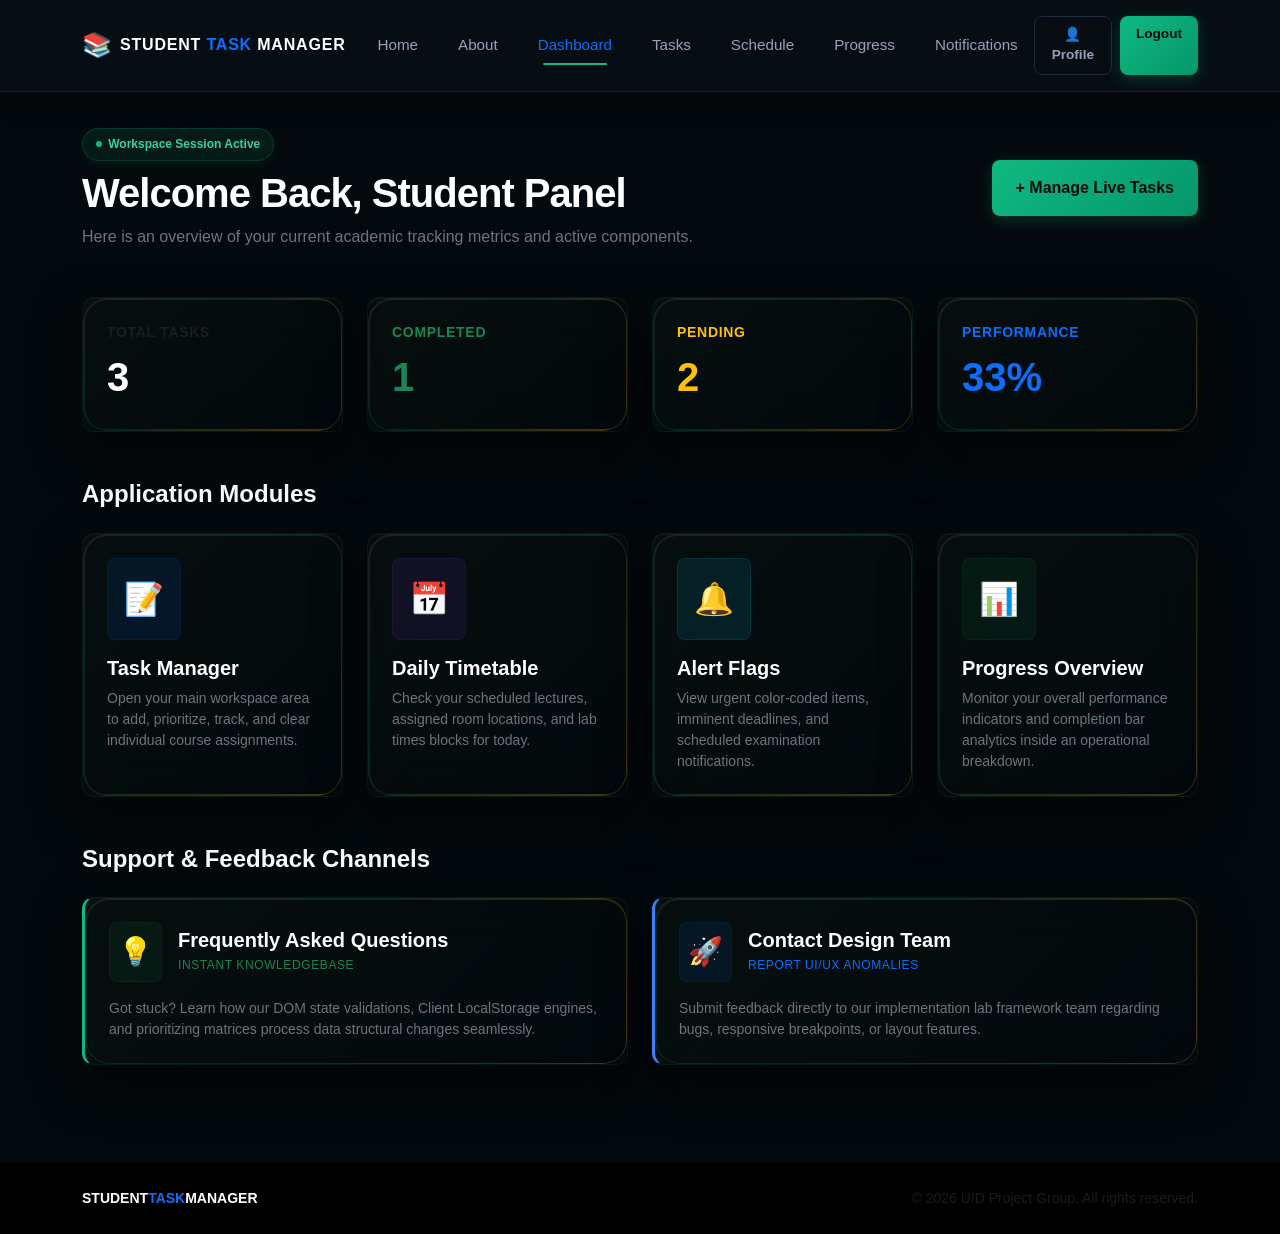
==== Dashboard.html @ 4493a61d "Add files via upload" ====
<!DOCTYPE html>
<html lang="en">
<head>
  <meta charset="UTF-8"/>
  <meta name="viewport" content="width=device-width, initial-scale=1.0"/>
  <title>Student Dashboard — Student Task Manager</title>
  
  <link href="https://cdn.jsdelivr.net/npm/bootstrap@5.3.3/dist/css/bootstrap.min.css" rel="stylesheet">
  <link rel="stylesheet" href="codestyle.css">
</head>
<body class="page-dashboard">

  <div class="bg-orb bg-orb-1"></div>
  <div class="bg-orb bg-orb-2"></div>

  <nav class="navbar navbar-expand-md navbar-dark fixed-top glass-navbar py-3">
    <div class="container-xl">
      <a class="navbar-brand d-flex align-items-center gap-2" href="index.html">
        <span class="fs-4">📚</span>
        <span class="fw-bold tracking-wider fs-6 text-white">STUDENT<span class="text-primary"> TASK </span>MANAGER</span>
      </a>
      
      <button class="navbar-toggler border-0" type="button" data-bs-toggle="collapse" data-bs-target="#mainNavbar" aria-controls="mainNavbar" aria-expanded="false" aria-label="Toggle navigation">
        <span class="navbar-toggler-icon"></span>
      </button>
      
      <div class="collapse navbar-collapse" id="mainNavbar">
        <ul class="navbar-nav mx-auto mb-2 mb-md-0 gap-2">
          <li class="nav-item"><a class="nav-link text-secondary" href="index.html">Home</a></li>
          <li class="nav-item"><a class="nav-link text-secondary" href="About.html">About</a></li>
          <li class="nav-item"><a class="nav-link text-primary active" href="Dashboard.html">Dashboard</a></li>
          <li class="nav-item"><a class="nav-link text-secondary" href="task.html">Tasks</a></li>
          <li class="nav-item"><a class="nav-link text-secondary" href="schedule.html">Schedule</a></li>
          <li class="nav-item"><a class="nav-link text-secondary" href="progress.html">Progress</a></li>
          <li class="nav-item"><a class="nav-link text-secondary" href="reminder.html">Notifications</a></li>
        </ul>
        <div class="d-flex gap-2">
          <a href="profile.html" class="btn btn-custom-outline py-2 px-3 fs-7">👤 Profile</a>
          <a href="index.html" class="btn btn-custom-primary py-2 px-3 fs-7 d-none d-sm-block">Logout</a>
        </div>
      </div>
    </div>
  </nav>

  <section class="container-xl position-relative z-1" style="padding-top: 8rem; padding-bottom: 6rem;">
    
    <div class="row mb-5">
      <div class="col-12 d-flex flex-column flex-sm-row justify-content-between align-items-sm-center gap-3">
        <div>
          <span class="badge-custom mb-2">
            <span class="pulse-dot"></span>
            Workspace Session Active
          </span>
          <h1 class="text-white fw-bold tracking-tight">Welcome Back, Student Panel</h1>
          <p class="text-secondary mb-0">Here is an overview of your current academic tracking metrics and active components.</p>
        </div>
        <div>
          <a href="task.html" class="btn btn-custom-primary py-3 px-4">+ Manage Live Tasks</a>
        </div>
      </div>
    </div>

    <div class="row g-4 mb-5">
      <div class="col-6 col-md-3">
        <div class="glass-card p-4 text-center text-md-start">
          <div class="text-muted small text-uppercase fw-semibold tracking-wider mb-1">Total Tasks</div>
          <div id="statTotal" class="fs-1 fw-bold text-white">0</div>
        </div>
      </div>
      <div class="col-6 col-md-3">
        <div class="glass-card p-4 text-center text-md-start">
          <div class="text-success small text-uppercase fw-semibold tracking-wider mb-1">Completed</div>
          <div id="statCompleted" class="fs-1 fw-bold text-success">0</div>
        </div>
      </div>
      <div class="col-6 col-md-3">
        <div class="glass-card p-4 text-center text-md-start">
          <div class="text-warning small text-uppercase fw-semibold tracking-wider mb-1">Pending</div>
          <div id="statPending" class="fs-1 fw-bold text-warning">0</div>
        </div>
      </div>
      <div class="col-6 col-md-3">
        <div class="glass-card p-4 text-center text-md-start">
          <div class="text-primary small text-uppercase fw-semibold tracking-wider mb-1">Performance</div>
          <div id="statPerformance" class="fs-1 fw-bold text-primary">0%</div>
        </div>
      </div>
    </div>

    <div class="row mb-4">
      <div class="col-12">
        <h2 class="h4 text-white fw-bold mb-0">Application Modules</h2>
      </div>
    </div>

    <!-- Main Workspace Core Modules Section -->
    <div class="row row-cols-1 row-cols-md-2 row-cols-lg-4 g-4 mb-5">
      <div class="col">
        <a href="task.html" class="glass-card h-100 p-4 d-block text-decoration-none">
          <div class="fs-2 mb-3 d-inline-flex p-3 bg-primary bg-opacity-10 border border-primary border-opacity-10 rounded-3">📝</div>
          <h4 class="text-white fw-semibold mb-2 fs-5">Task Manager</h4>
          <p class="text-secondary small mb-0">Open your main workspace area to add, prioritize, track, and clear individual course assignments.</p>
        </a>
      </div>

      <div class="col">
        <a href="schedule.html" class="glass-card h-100 p-4 d-block text-decoration-none">
          <div class="fs-2 mb-3 d-inline-flex p-3 bg-purple bg-opacity-10 border border-purple border-opacity-10 rounded-3" style="background: rgba(124,58,237,0.1);">📅</div>
          <h4 class="text-white fw-semibold mb-2 fs-5">Daily Timetable</h4>
          <p class="text-secondary small mb-0">Check your scheduled lectures, assigned room locations, and lab times blocks for today.</p>
        </a>
      </div>

      <div class="col">
        <a href="reminder.html" class="glass-card h-100 p-4 d-block text-decoration-none">
          <div class="fs-2 mb-3 d-inline-flex p-3 bg-info bg-opacity-10 border border-info border-opacity-10 rounded-3">🔔</div>
          <h4 class="text-white fw-semibold mb-2 fs-5">Alert Flags</h4>
          <p class="text-secondary small mb-0">View urgent color-coded items, imminent deadlines, and scheduled examination notifications.</p>
        </a>
      </div>

      <div class="col">
        <a href="progress.html" class="glass-card h-100 p-4 d-block text-decoration-none">
          <div class="fs-2 mb-3 d-inline-flex p-3 bg-success bg-opacity-10 border border-success border-opacity-10 rounded-3">📊</div>
          <h4 class="text-white fw-semibold mb-2 fs-5">Progress Overview</h4>
          <p class="text-secondary small mb-0">Monitor your overall performance indicators and completion bar analytics inside an operational breakdown.</p>
        </a>
      </div>
    </div>

    <!-- Help & System Support Modules Section -->
    <div class="row mb-4">
      <div class="col-12">
        <h2 class="h4 text-white fw-bold mb-0">Support & Feedback Channels</h2>
      </div>
    </div>

    <div class="row g-4">
      <!-- Direct Support Option: FAQ System -->
      <div class="col-md-6">
        <a href="faq.html" class="glass-card h-100 p-4 d-block text-decoration-none" style="border-left: 3px solid #10b981;">
          <div class="d-flex align-items-center gap-3 mb-3">
            <div class="fs-3 p-2 bg-success bg-opacity-10 border border-success border-opacity-10 rounded-3">💡</div>
            <div>
              <h4 class="text-white fw-semibold mb-0 fs-5">Frequently Asked Questions</h4>
              <small class="text-success tracking-wider fw-medium text-uppercase fs-8">Instant Knowledgebase</small>
            </div>
          </div>
          <p class="text-secondary small mb-0">Got stuck? Learn how our DOM state validations, Client LocalStorage engines, and prioritizing matrices process data structural changes seamlessly.</p>
        </a>
      </div>

      <!-- Direct Support Option: Contact Desk -->
      <div class="col-md-6">
        <a href="Contact.html" class="glass-card h-100 p-4 d-block text-decoration-none" style="border-left: 3px solid #3b82f6;">
          <div class="d-flex align-items-center gap-3 mb-3">
            <div class="fs-3 p-2 bg-primary bg-opacity-10 border border-primary border-opacity-10 rounded-3">🚀</div>
            <div>
              <h4 class="text-white fw-semibold mb-0 fs-5">Contact Design Team</h4>
              <small class="text-primary tracking-wider fw-medium text-uppercase fs-8">Report UI/UX Anomalies</small>
            </div>
          </div>
          <p class="text-secondary small mb-0">Submit feedback directly to our implementation lab framework team regarding bugs, responsive breakpoints, or layout features.</p>
        </a>
      </div>
    </div>

  </section>

  <footer class="border-top border-secondary border-opacity-10 py-4 bg-black bg-opacity-40 position-relative z-1">
    <div class="container-xl">
      <div class="d-flex flex-column flex-sm-row justify-content-between align-items-center text-center text-sm-start gap-3">
        <div>
          <span class="fw-bold text-white small">STUDENT<span class="text-primary">TASK</span>MANAGER</span>
        </div>
        <p class="text-muted small mb-0">© 2026 UID Project Group. All rights reserved.</p>
      </div>
    </div>
  </footer>

  <script src="https://cdn.jsdelivr.net/npm/bootstrap@5.3.3/dist/js/bootstrap.bundle.min.js"></script>
  <script>
    function loadStats() {
      let storedTasks = localStorage.getItem("studentTasks");
      let tasks = storedTasks ? JSON.parse(storedTasks) : [
        { title: "UID Project Implementation Plan", priority: "High", date: "2026-06-03", completed: false },
        { title: "Database Assignment 3", priority: "Medium", date: "2026-06-05", completed: false },
        { title: "Java Coding Exercises", priority: "Low", date: "2026-06-10", completed: true }
      ];
      
      let total = tasks.length;
      let completed = tasks.filter(t => t.completed).length;
      let pending = total - completed;
      let performance = total > 0 ? Math.round((completed / total) * 100) : 0;
      
      document.getElementById("statTotal").textContent = total;
      document.getElementById("statCompleted").textContent = completed;
      document.getElementById("statPending").textContent = pending;
      document.getElementById("statPerformance").textContent = performance + "%";
    }
    
    function loadProfile() {
      let storedProfile = localStorage.getItem("studentProfile");
      if (storedProfile) {
        let profile = JSON.parse(storedProfile);
        if (profile.name) {
          document.querySelector("h1.text-white").textContent = "Welcome Back, " + profile.name;
        }
      }
    }
    
    loadStats();
    loadProfile();
  </script>
</body>
</html>
---- codestyle.css ----
.homepage * {
      box-sizing: border-box;
    }

    :root {
      --bg-dark: #04090d; /* Premium deep slate-black */
      --card-bg: linear-gradient(135deg, rgba(8, 20, 16, 0.6) 0%, rgba(3, 8, 12, 0.5) 100%);
      --primary: #10b981; /* Premium Emerald */
      --primary-rgb: 16, 185, 129;
      --primary-hover: #059669;
      --accent-gold: #f59e0b; /* Aurora Gold */
      --accent-mint: #34d399; /* Mint Green */
      --accent-cyan: #06b6d4; /* Electric Cyan */
      --text-white: #f1f5f9;
      --text-gray: #94a3b8;
      --success: #34d399;
      --danger: #f87171;
      --border-light: rgba(16, 185, 129, 0.08);
    }

/* ==========================================
   UTILITY & HELPER CLASSES
   ========================================== */
.fw-black {
  font-weight: 900 !important;
}

.tracking-tight {
  letter-spacing: -0.025em !important;
}

.tracking-wider {
  letter-spacing: 0.05em !important;
}

.fs-7 {
  font-size: 0.85rem !important;
}

.fs-8 {
  font-size: 0.75rem !important;
}

.max-w-2xl {
  max-width: 650px !important;
}

.max-w-450 {
  max-width: 450px !important;
}

.hero-section {
  padding-top: 10rem !important;
  padding-bottom: 6rem !important;
}

.dashboard-section {
  padding-top: 8rem !important;
  padding-bottom: 6rem !important;
}

.bg-purple {
  background-color: rgba(124, 58, 237, 1) !important;
}

.bg-purple.bg-opacity-10 {
  background-color: rgba(124, 58, 237, 0.1) !important;
}

.border-purple {
  border-color: rgba(124, 58, 237, 1) !important;
}

.border-purple.border-opacity-10 {
  border-color: rgba(124, 58, 237, 0.1) !important;
}

/* ==========================================
   PAGES: Home & Profile (index.html, profile.html)
   ========================================== */
body.page-home,
body.page-profile {
  background-color: var(--bg-dark);
  color: var(--text-white);
  font-family: 'Plus Jakarta Sans', sans-serif;
  overflow-x: hidden;
  min-height: 100vh;
  display: flex;
  flex-direction: column;
  position: relative;
}

body.page-home .text-primary,
body.page-profile .text-primary {
  color: var(--primary) !important;
}

/* Premium Scrollbar */
body.page-home::-webkit-scrollbar,
body.page-profile::-webkit-scrollbar {
  width: 8px;
  height: 8px;
}
body.page-home::-webkit-scrollbar-track,
body.page-profile::-webkit-scrollbar-track {
  background: var(--bg-dark);
}
body.page-home::-webkit-scrollbar-thumb,
body.page-profile::-webkit-scrollbar-thumb {
  background: rgba(255, 255, 255, 0.08);
  border-radius: 4px;
}
body.page-home::-webkit-scrollbar-thumb:hover,
body.page-profile::-webkit-scrollbar-thumb:hover {
  background: rgba(var(--primary-rgb), 0.4);
}

/* Background Orbs with Fluid Floating Animations */
.page-home .bg-orb,
.page-profile .bg-orb {
  position: absolute;
  width: 450px;
  height: 450px;
  border-radius: 50%;
  filter: blur(130px);
  z-index: 0;
  opacity: 0.15;
  pointer-events: none;
  transition: all 1s ease;
}
.page-home .bg-orb-1,
.page-profile .bg-orb-1 { 
  top: -10%; 
  left: -10%; 
  background: radial-gradient(circle, var(--primary) 0%, #047857 100%); 
  animation: float-orb-1 20s infinite alternate ease-in-out;
}
.page-home .bg-orb-2,
.page-profile .bg-orb-2 { 
  top: 35%; 
  right: -10%; 
  background: radial-gradient(circle, var(--accent-gold) 0%, #b45309 100%); 
  animation: float-orb-2 25s infinite alternate ease-in-out;
}
.page-home .bg-orb-3,
.page-profile .bg-orb-3 { 
  bottom: -10%; 
  left: 15%; 
  width: 350px;
  height: 350px;
  background: radial-gradient(circle, var(--accent-mint) 0%, #065f46 100%); 
  opacity: 0.08;
  animation: float-orb-3 18s infinite alternate ease-in-out;
}

    @keyframes float-orb-1 {
      0% { transform: translate(0, 0) scale(1); }
      50% { transform: translate(60px, 40px) scale(1.12); }
      100% { transform: translate(-20px, 20px) scale(0.95); }
    }
    @keyframes float-orb-2 {
      0% { transform: translate(0, 0) scale(1.1); }
      50% { transform: translate(-50px, -40px) scale(0.88); }
      100% { transform: translate(30px, 40px) scale(1.05); }
    }
    @keyframes float-orb-3 {
      0% { transform: translate(0, 0) scale(0.9); }
      50% { transform: translate(45px, -35px) scale(1.15); }
      100% { transform: translate(-25px, 15px) scale(1); }
    }
    
    /* Glassmorphism Navbar with Glow Border */
    .glass-navbar {
      background: rgba(4, 9, 13, 0.8) !important;
      backdrop-filter: blur(16px);
      -webkit-backdrop-filter: blur(16px);
      border-bottom: 1px solid var(--border-light);
      box-shadow: 0 4px 30px rgba(0, 0, 0, 0.4);
      transition: all 0.3s ease;
    }
    .glass-navbar .nav-link {
      font-size: 0.95rem;
      font-weight: 500;
      position: relative;
      transition: color 0.3s ease;
      padding: 0.5rem 1rem !important;
    }
    .glass-navbar .nav-link::after {
      content: '';
      position: absolute;
      bottom: 0; left: 50%;
      width: 0; height: 2px;
      background: var(--primary);
      transition: all 0.3s ease;
      transform: translateX(-50%);
      border-radius: 2px;
    }
    .glass-navbar .nav-link:hover::after,
    .glass-navbar .nav-link.active::after {
      width: 60%;
    }
    .glass-navbar .nav-link:hover {
      color: var(--primary) !important;
    }
    .glass-navbar .nav-link.text-secondary {
      color: var(--text-gray) !important;
    }
    
    /* Premium Glassmorphism Cards */
    .glass-card {
      background: var(--card-bg);
      backdrop-filter: blur(24px);
      -webkit-backdrop-filter: blur(24px);
      border: 1px solid var(--border-light);
      border-radius: 1.5rem;
      padding: 3rem;
      position: relative;
      box-shadow: 0 20px 50px rgba(0, 0, 0, 0.5), inset 0 1px 1px rgba(255, 255, 255, 0.05);
      overflow: hidden;
      transition: all 0.4s cubic-bezier(0.16, 1, 0.3, 1);
    }
    
    /* Elegant Gold and Mint Border Gradient overlay on card */
    .glass-card::before {
      content: '';
      position: absolute;
      top: 0; left: 0; right: 0; bottom: 0;
      border-radius: 1.5rem;
      padding: 1.5px;
      background: linear-gradient(135deg, rgba(255, 255, 255, 0.08), rgba(16, 185, 129, 0.15) 40%, rgba(245, 158, 11, 0.3) 100%);
      -webkit-mask: linear-gradient(#fff 0 0) content-box, linear-gradient(#fff 0 0);
      -webkit-mask-composite: xor;
      mask-composite: exclude;
      pointer-events: none;
      z-index: 1;
    }
    
    .profile-header {
      display: flex;
      align-items: center;
      gap: 1.75rem;
      border-bottom: 1px solid rgba(16, 185, 129, 0.12);
      padding-bottom: 2rem;
      margin-bottom: 2.5rem;
      z-index: 2;
      position: relative;
    }
    
    @media (max-width: 576px) {
      .profile-header {
        flex-direction: column;
        text-align: center;
        gap: 1.25rem;
      }
    }
    
    /* Majestic Emerald & Gold Avatar Frame */
    .avatar-wrapper {
      width: 95px;
      height: 95px;
      border-radius: 50%;
      background: linear-gradient(135deg, rgba(16, 185, 129, 0.15) 0%, rgba(245, 158, 11, 0.15) 100%);
      border: 2px solid rgba(16, 185, 129, 0.35);
      color: var(--accent-mint);
      font-size: 3.2rem;
      display: flex;
      align-items: center;
      justify-content: center;
      box-shadow: 0 8px 25px rgba(16, 185, 129, 0.25);
      position: relative;
      transition: all 0.4s cubic-bezier(0.16, 1, 0.3, 1);
      cursor: pointer;
    }
    .avatar-wrapper::after {
      content: '👑';
      position: absolute;
      font-size: 0.95rem;
      bottom: -4px;
      right: -4px;
      background: #04090d;
      border: 1px solid rgba(245, 158, 11, 0.5);
      width: 28px;
      height: 28px;
      border-radius: 50%;
      display: flex;
      align-items: center;
      justify-content: center;
      box-shadow: 0 4px 10px rgba(0, 0, 0, 0.5);
      animation: sparkle 3s infinite ease-in-out;
    }
    @keyframes sparkle {
      0%, 100% { transform: scale(1) rotate(0deg); }
      50% { transform: scale(1.15) rotate(15deg); }
    }
    .avatar-wrapper:hover {
      transform: scale(1.05) rotate(3deg);
      border-color: var(--accent-gold);
      box-shadow: 0 10px 30px rgba(245, 158, 11, 0.3);
      color: var(--accent-gold);
    }
    
    /* Styled Emerald-Glow Info Cards */
    .info-card {
      background: rgba(255, 255, 255, 0.015);
      border: 1px solid rgba(16, 185, 129, 0.06);
      border-radius: 1rem;
      padding: 1.25rem 1.5rem;
      transition: all 0.3s cubic-bezier(0.16, 1, 0.3, 1);
      height: 100%;
      position: relative;
      overflow: hidden;
    }
    .info-card::before {
      content: '';
      position: absolute;
      left: 0; top: 0; bottom: 0;
      width: 3px;
      background: linear-gradient(to bottom, var(--primary), var(--accent-gold));
      opacity: 0;
      transition: opacity 0.3s ease;
    }
    .info-card:hover {
      background: rgba(255, 255, 255, 0.03);
      border-color: rgba(16, 185, 129, 0.25);
      transform: translateY(-3px);
      box-shadow: 0 8px 24px rgba(0, 0, 0, 0.25);
    }
    .info-card:hover::before {
      opacity: 1;
    }
    
    .glass-label {
      font-family: 'Outfit', sans-serif;
      font-size: 0.78rem;
      font-weight: 700;
      text-transform: uppercase;
      letter-spacing: 0.08em;
      color: var(--accent-mint);
      margin-bottom: 0.4rem;
      display: flex;
      align-items: center;
      gap: 0.5rem;
    }
    
    .info-value {
      font-size: 1.05rem;
      color: var(--text-white);
      font-weight: 600;
      padding: 0.15rem 0;
      letter-spacing: -0.01em;
    }
    
    /* Premium Aurora Inputs */
    .glass-input, .glass-select, .glass-textarea {
      background: rgba(255, 255, 255, 0.02) !important;
      border: 1px solid rgba(16, 185, 129, 0.12) !important;
      color: #ffffff !important;
      border-radius: 0.85rem !important;
      padding: 0.85rem 1.2rem !important;
      transition: all 0.3s cubic-bezier(0.16, 1, 0.3, 1) !important;
      width: 100%;
    }
    .glass-input::placeholder, .glass-textarea::placeholder {
      color: rgba(255, 255, 255, 0.25) !important;
    }
    .glass-input:focus, .glass-select:focus, .glass-textarea:focus {
      background: rgba(255, 255, 255, 0.05) !important;
      border-color: rgba(16, 185, 129, 0.5) !important;
      box-shadow: 0 0 0 4px rgba(16, 185, 129, 0.18) !important;
      outline: none !important;
      transform: translateY(-1px);
    }
    
    .glass-select option {
      background-color: #050b0f;
      color: white;
    }
    
    /* Button Custom styling with beautiful hover scale effects */
    .btn-custom-outline {
      background-color: rgba(255, 255, 255, 0.01);
      color: #cbd5e1;
      border: 1px solid rgba(16, 185, 129, 0.15);
      padding: 0.8rem 1.85rem;
      border-radius: 0.85rem;
      font-weight: 600;
      transition: all 0.3s cubic-bezier(0.16, 1, 0.3, 1);
      text-decoration: none;
      display: inline-flex;
      align-items: center;
      justify-content: center;
      gap: 0.55rem;
    }
    .btn-custom-outline:hover {
      background-color: rgba(16, 185, 129, 0.06);
      color: white;
      border-color: rgba(16, 185, 129, 0.3);
      transform: translateY(-2px);
    }
    .btn-custom-outline:active {
      transform: translateY(0);
    }
    
    .btn-custom-primary {
      background: linear-gradient(135deg, var(--primary) 0%, var(--primary-hover) 100%);
      color: white;
      border: none;
      padding: 0.8rem 1.85rem;
      border-radius: 0.85rem;
      font-weight: 600;
      box-shadow: 0 4px 15px rgba(16, 185, 129, 0.25);
      transition: all 0.3s cubic-bezier(0.16, 1, 0.3, 1);
      text-decoration: none;
      display: inline-flex;
      align-items: center;
      justify-content: center;
      gap: 0.55rem;
    }
    .btn-custom-primary:hover {
      background: linear-gradient(135deg, var(--primary-hover) 0%, #047857 100%);
      box-shadow: 0 8px 25px rgba(16, 185, 129, 0.4);
      transform: translateY(-2px);
      color: white;
    }
    .btn-custom-primary:active {
      transform: translateY(0);
    }
    
    .btn-custom-danger {
      background-color: rgba(239, 68, 68, 0.08);
      border: 1px solid rgba(239, 68, 68, 0.2);
      color: #f87171;
      padding: 0.8rem 1.85rem;
      border-radius: 0.85rem;
      font-weight: 600;
      transition: all 0.3s cubic-bezier(0.16, 1, 0.3, 1);
      text-decoration: none;
      display: inline-flex;
      align-items: center;
      justify-content: center;
      gap: 0.55rem;
    }
    .btn-custom-danger:hover {
      background-color: var(--danger);
      border-color: var(--danger);
      color: white;
      box-shadow: 0 8px 25px rgba(239, 68, 68, 0.4);
      transform: translateY(-2px);
    }
    .btn-custom-danger:active {
      transform: translateY(0);
    }
    
    /* Styled badges */
    .badge-custom {
      background: linear-gradient(135deg, rgba(16, 185, 129, 0.12) 0%, rgba(245, 158, 11, 0.12) 100%);
      border: 1px solid rgba(16, 185, 129, 0.3);
      color: #a7f3d0;
      padding: 0.5rem 1.25rem;
      border-radius: 50px;
      font-size: 0.8rem;
      font-weight: 600;
      display: inline-flex;
      align-items: center;
      gap: 0.6rem;
      box-shadow: 0 4px 12px rgba(16, 185, 129, 0.08);
    }
    
    .pulse-dot {
      width: 7px;
      height: 7px;
      background-color: var(--accent-mint);
      border-radius: 50%;
      animation: pulse 2s infinite;
    }
    @keyframes pulse {
      0% { transform: scale(0.9); opacity: 0.4; }
      50% { transform: scale(1.3); opacity: 1; box-shadow: 0 0 8px var(--accent-mint); }
      100% { transform: scale(0.9); opacity: 0.4; }
    }
    
    /* Sleek Custom Alert with slide down fade */
    .alert-custom {
      background: linear-gradient(135deg, rgba(245, 158, 11, 0.1) 0%, rgba(16, 185, 129, 0.1) 100%);
      border: 1px solid rgba(16, 185, 129, 0.4);
      color: var(--accent-mint);
      border-radius: 1rem;
      padding: 1.25rem 1.5rem;
      margin-bottom: 2rem;
      display: none;
      align-items: center;
      gap: 0.75rem;
      box-shadow: 0 10px 30px rgba(16, 185, 129, 0.12);
      animation: slideDownFade 0.4s cubic-bezier(0.16, 1, 0.3, 1);
    }
    @keyframes slideDownFade {
      from { opacity: 0; transform: translateY(-20px); }
      to { opacity: 1; transform: translateY(0); }
    }

    footer {
      margin-top: auto;
      background: rgba(3, 7, 10, 0.8) !important;
      backdrop-filter: blur(10px);
      -webkit-backdrop-filter: blur(10px);
      border-top: 1px solid rgba(16, 185, 129, 0.08) !important;
    }
  

/* ==========================================
   PAGE: About (About.html)
   ========================================== */
.page-about * {
  box-sizing: border-box;
}

body.page-about {
  background-color: var(--bg-dark);
  color: var(--text-white);
  font-family: 'Plus Jakarta Sans', sans-serif;
  min-height: 100vh;
  display: flex;
  flex-direction: column;
  align-items: center;
  justify-content: center;
  padding: 80px 20px;
  position: relative;
  overflow-x: hidden;
}

.page-about .about-card {
  background: var(--card-bg);
  backdrop-filter: blur(24px);
  -webkit-backdrop-filter: blur(24px);
  border: 1px solid var(--border-light);
  border-radius: 1.5rem;
  padding: 3rem;
  width: 750px;
  max-width: 100%;
  box-shadow: 0 20px 50px rgba(0, 0, 0, 0.5), inset 0 1px 1px rgba(255, 255, 255, 0.05);
  position: relative;
  overflow: hidden;
  transition: all 0.4s cubic-bezier(0.16, 1, 0.3, 1);
  z-index: 1;
}

.page-about .about-card::before {
  content: '';
  position: absolute;
  top: 0; left: 0; right: 0; bottom: 0;
  border-radius: 1.5rem;
  padding: 1.5px;
  background: linear-gradient(135deg, rgba(255, 255, 255, 0.08), rgba(16, 185, 129, 0.15) 40%, rgba(245, 158, 11, 0.3) 100%);
  -webkit-mask: linear-gradient(#fff 0 0) content-box, linear-gradient(#fff 0 0);
  -webkit-mask-composite: xor;
  mask-composite: exclude;
  pointer-events: none;
  z-index: 1;
}

.page-about .about-card > * {
  position: relative;
  z-index: 2;
}

.page-about .about-card h2 {
  font-family: 'Outfit', sans-serif;
  font-size: 1.6rem;
  font-weight: 700;
  color: var(--text-white);
  margin-bottom: 16px;
  letter-spacing: -0.01em;
}

.page-about .about-card > p {
  color: var(--text-gray);
  line-height: 1.7;
  font-size: 0.95rem;
  margin-bottom: 28px;
}

.page-about .feature-list {
  list-style: none;
  margin-bottom: 32px;
  padding-left: 0;
}

.page-about .feature-list li {
  padding: 12px 0;
  border-bottom: 1px solid rgba(16, 185, 129, 0.08);
  color: var(--text-gray);
  font-size: 0.95rem;
  line-height: 1.6;
  display: flex;
  align-items: flex-start;
}

.page-about .feature-list li:last-child {
  border-bottom: none;
}

.page-about .feature-list li::before {
  content: "→";
  color: var(--primary);
  margin-right: 12px;
  font-weight: bold;
}

.page-about .feature-list li strong {
  color: var(--accent-mint);
  margin-right: 4px;
}

.page-about .back-button {
  background-color: rgba(255, 255, 255, 0.01);
  color: #cbd5e1;
  border: 1px solid rgba(16, 185, 129, 0.15);
  padding: 0.85rem 2rem;
  border-radius: 0.85rem;
  font-size: 0.9rem;
  font-weight: 600;
  font-family: inherit;
  cursor: pointer;
  transition: all 0.3s cubic-bezier(0.16, 1, 0.3, 1);
  display: inline-flex;
  align-items: center;
  justify-content: center;
  gap: 0.6rem;
}

.page-about .back-button:hover {
  background-color: rgba(16, 185, 129, 0.06);
  color: white;
  border-color: rgba(16, 185, 129, 0.3);
  transform: translateY(-2px);
  box-shadow: 0 8px 24px rgba(16, 185, 129, 0.1);
}

/* ==========================================
   PAGE: Dashboard (Dashboard.html)
   ========================================== */
body.page-dashboard {
  background-color: var(--bg-dark);
  color: var(--text-white);
  font-family: 'Plus Jakarta Sans', sans-serif;
  overflow-x: hidden;
  min-height: 100vh;
}

/* Simplified Navbar using theme colors */
.page-dashboard .glass-navbar {
  background-color: #060e14 !important;
  border-bottom: 1px solid rgba(16, 185, 129, 0.15);
}

/* Cards matched with index.html premium gradient */
.page-dashboard .glass-card {
  background: var(--card-bg);
  border: 1px solid var(--border-light);
  border-radius: 0.75rem;
  transition: all 0.3s ease;
  text-decoration: none;
  color: inherit;
}
.page-dashboard .glass-card:hover {
  border-color: var(--primary);
  transform: translateY(-3px);
  box-shadow: 0 4px 20px rgba(16, 185, 129, 0.1);
  color: inherit;
}

/* Buttons matched with Emerald Theme */
.page-dashboard .btn-custom-primary {
  background-color: var(--primary);
  color: #04090d; /* Dark text on bright green looks cleaner */
  border: none;
  padding: 0.6rem 1.5rem;
  border-radius: 0.5rem;
  font-weight: 600;
  transition: all 0.2s ease;
  text-decoration: none;
  display: inline-block;
}
.page-dashboard .btn-custom-primary:hover {
  background-color: var(--primary-hover);
  color: #04090d;
  box-shadow: 0 4px 15px rgba(16, 185, 129, 0.3);
}

.page-dashboard .btn-custom-outline {
  background-color: transparent;
  color: var(--text-gray);
  border: 1px solid #1e293b;
  padding: 0.6rem 1.5rem;
  border-radius: 0.5rem;
  font-weight: 600;
  transition: all 0.2s ease;
  text-decoration: none;
  display: inline-block;
}
.page-dashboard .btn-custom-outline:hover {
  background-color: rgba(16, 185, 129, 0.05);
  color: var(--text-white);
  border-color: var(--primary);
}

/* Status Badge */
.page-dashboard .badge-custom {
  background: rgba(16, 185, 129, 0.1);
  border: 1px solid rgba(16, 185, 129, 0.2);
  color: var(--accent-mint);
  padding: 0.4rem 0.8rem;
  border-radius: 50px;
  font-size: 0.75rem;
  font-weight: 600;
  display: inline-flex;
  align-items: center;
  gap: 0.4rem;
}

.page-dashboard .pulse-dot {
  width: 6px;
  height: 6px;
  background-color: var(--primary);
  border-radius: 50%;
  animation: pulse-dashboard 2s infinite;
}

@keyframes pulse-dashboard {
  0% { transform: scale(0.95); opacity: 0.5; }
  50% { transform: scale(1.2); opacity: 1; }
  100% { transform: scale(0.95); opacity: 0.5; }
}

/* ==========================================
   UTILITY PAGES GLOBAL DIRECTIVES
   ========================================== */
body.page-progress,
body.page-reminder,
body.page-schedule,
body.page-task {
  background-color: var(--bg-dark);
  color: var(--text-white);
  font-family: 'Plus Jakarta Sans', sans-serif;
  min-height: 100vh;
  padding: 60px 20px;
  position: relative;
  overflow-x: hidden;
}

.page-progress .container,
.page-reminder .container,
.page-schedule .container,
.page-task .container {
  max-width: 1000px;
  margin: auto;
  position: relative;
  z-index: 1;
}

.page-progress h1,
.page-reminder h1,
.page-schedule h1,
.page-task h1 {
  font-family: 'Outfit', sans-serif;
  color: var(--text-white);
  font-size: 2.2rem;
  font-weight: 800;
  margin-bottom: 32px;
  letter-spacing: -0.02em;
  display: flex;
  align-items: center;
  gap: 12px;
}

.page-progress .card,
.page-progress .progress-container,
.page-reminder .notification,
.page-schedule .schedule-card,
.page-schedule .schedule-list-card,
.page-task .task-form,
.page-task .task {
  background: var(--card-bg);
  backdrop-filter: blur(20px);
  -webkit-backdrop-filter: blur(20px);
  border: 1px solid var(--border-light);
  border-radius: 1.25rem;
  padding: 24px;
  box-shadow: 0 12px 36px rgba(0, 0, 0, 0.45), inset 0 1px 1px rgba(255, 255, 255, 0.05);
  transition: all 0.3s cubic-bezier(0.16, 1, 0.3, 1);
  position: relative;
  overflow: hidden;
}

.page-progress .card::before,
.page-progress .progress-container::before,
.page-reminder .notification::before,
.page-schedule .schedule-card::before,
.page-schedule .schedule-list-card::before,
.page-task .task-form::before,
.page-task .task::before {
  content: '';
  position: absolute;
  top: 0; left: 0; right: 0; bottom: 0;
  border-radius: 1.25rem;
  padding: 1.5px;
  background: linear-gradient(135deg, rgba(255, 255, 255, 0.05), rgba(16, 185, 129, 0.1) 40%, rgba(245, 158, 11, 0.15) 100%);
  -webkit-mask: linear-gradient(#fff 0 0) content-box, linear-gradient(#fff 0 0);
  -webkit-mask-composite: xor;
  mask-composite: exclude;
  pointer-events: none;
  z-index: 1;
}

.page-progress .card > *,
.page-progress .progress-container > *,
.page-reminder .notification > *,
.page-schedule .schedule-card > *,
.page-schedule .schedule-list-card > *,
.page-task .task-form > *,
.page-task .task > * {
  position: relative;
  z-index: 2;
}

.page-progress .card:hover,
.page-progress .progress-container:hover,
.page-reminder .notification:hover,
.page-schedule .schedule-card:hover,
.page-schedule .schedule-list-card:hover,
.page-task .task-form:hover,
.page-task .task:hover {
  background: rgba(255, 255, 255, 0.035);
  border-color: rgba(16, 185, 129, 0.25);
  transform: translateY(-3px);
  box-shadow: 0 16px 40px rgba(16, 185, 129, 0.12);
}

.page-progress .exit,
.page-reminder .exit,
.page-schedule .exit,
.page-task .exit {
  margin-top: 48px;
  display: flex;
  justify-content: center;
}

.page-progress .exit button,
.page-reminder .exit button,
.page-schedule .exit button,
.page-task .exit button {
  background-color: rgba(239, 68, 68, 0.08) !important;
  border: 1px solid rgba(239, 68, 68, 0.25) !important;
  color: #f87171 !important;
  padding: 12px 32px !important;
  border-radius: 0.85rem !important;
  font-weight: 600 !important;
  transition: all 0.3s cubic-bezier(0.16, 1, 0.3, 1) !important;
  cursor: pointer;
  font-size: 0.95rem !important;
}

.page-progress .exit button:hover,
.page-reminder .exit button:hover,
.page-schedule .exit button:hover,
.page-task .exit button:hover {
  background-color: var(--danger) !important;
  border-color: var(--danger) !important;
  color: white !important;
  box-shadow: 0 8px 25px rgba(239, 68, 68, 0.4) !important;
  transform: translateY(-2px);
}

/* ==========================================
   PAGE: Progress (progress.html)
   ========================================== */
.page-progress .cards {
  display: grid;
  grid-template-columns: repeat(auto-fit, minmax(200px, 1fr));
  gap: 24px;
  margin-bottom: 36px;
}

.page-progress .card h3 {
  font-size: 1rem;
  font-weight: 600;
  color: var(--text-gray);
  margin: 0;
}

.page-progress .number {
  font-size: 2.6rem;
  font-weight: 800;
  margin-top: 12px;
  color: var(--primary);
  font-family: 'Outfit', sans-serif;
  letter-spacing: -0.02em;
}

.page-progress .progress-container h2 {
  font-family: 'Outfit', sans-serif;
  font-size: 1.3rem;
  font-weight: 700;
  color: var(--text-white);
  margin: 0 0 16px 0;
}

.page-progress .progress-bar {
  width: 100%;
  height: 18px;
  background: rgba(255, 255, 255, 0.05);
  border-radius: 50px;
  border: 1px solid rgba(16, 185, 129, 0.1);
  overflow: hidden;
}

.page-progress .progress {
  height: 100%;
  background: linear-gradient(90deg, var(--primary) 0%, var(--accent-mint) 100%);
  box-shadow: 0 0 12px rgba(16, 185, 129, 0.4);
  border-radius: 50px;
}

/* ==========================================
   PAGE: Notifications (reminder.html)
   ========================================== */
.page-reminder .subtitle {
  color: var(--text-gray);
  font-size: 1.05rem;
  margin-bottom: 32px;
  margin-top: -16px;
}

.page-reminder .notification-list {
  display: flex;
  flex-direction: column;
  gap: 16px;
}

.page-reminder .notification {
  display: flex;
  justify-content: space-between;
  align-items: center;
}

.page-reminder .notification.high {
  border-left: 4px solid var(--danger);
  background: linear-gradient(135deg, rgba(248, 113, 113, 0.04) 0%, rgba(3, 8, 12, 0.5) 100%);
}

.page-reminder .notification.medium {
  border-left: 4px solid var(--accent-gold);
  background: linear-gradient(135deg, rgba(245, 158, 11, 0.04) 0%, rgba(3, 8, 12, 0.5) 100%);
}

.page-reminder .notification.low {
  border-left: 4px solid var(--success);
  background: linear-gradient(135deg, rgba(52, 211, 153, 0.04) 0%, rgba(3, 8, 12, 0.5) 100%);
}

.page-reminder .left {
  display: flex;
  gap: 18px;
  align-items: center;
}

.page-reminder .icon {
  font-size: 1.8rem;
}

.page-reminder .message h3 {
  margin: 0 0 6px 0;
  color: var(--text-white);
  font-size: 1.1rem;
  font-weight: 700;
  font-family: 'Outfit', sans-serif;
}

.page-reminder .message p {
  color: var(--text-gray);
  font-size: 0.9rem;
  margin: 0;
}

.page-reminder .time {
  font-size: 0.85rem;
  color: var(--text-gray);
  font-weight: 500;
}

/* ==========================================
   PAGE: Schedule (schedule.html)
   ========================================== */
.page-schedule label {
  font-family: 'Outfit', sans-serif;
  font-size: 0.75rem !important;
  font-weight: 700 !important;
  text-transform: uppercase;
  letter-spacing: 0.05em;
  color: var(--accent-mint) !important;
}

.page-schedule input,
.page-task input,
.page-task select {
  background: rgba(255, 255, 255, 0.02) !important;
  border: 1px solid rgba(16, 185, 129, 0.12) !important;
  color: #ffffff !important;
  border-radius: 0.75rem !important;
  padding: 10px 14px !important;
  transition: all 0.3s ease !important;
  font-size: 0.9rem !important;
}

.page-schedule input:focus,
.page-task input:focus,
.page-task select:focus {
  background: rgba(255, 255, 255, 0.05) !important;
  border-color: rgba(16, 185, 129, 0.5) !important;
  box-shadow: 0 0 0 3px rgba(16, 185, 129, 0.15) !important;
  outline: none !important;
}

.page-schedule #addEntryBtn,
.page-task .add-btn {
  background: linear-gradient(135deg, var(--primary) 0%, var(--primary-hover) 100%) !important;
  color: white !important;
  border: none !important;
  padding: 12px 24px !important;
  border-radius: 0.75rem !important;
  font-weight: 600 !important;
  box-shadow: 0 4px 15px rgba(16, 185, 129, 0.2) !important;
  transition: all 0.3s cubic-bezier(0.16, 1, 0.3, 1) !important;
  cursor: pointer;
}

.page-schedule #addEntryBtn:hover,
.page-task .add-btn:hover {
  background: linear-gradient(135deg, var(--primary-hover) 0%, #047857 100%) !important;
  box-shadow: 0 6px 20px rgba(16, 185, 129, 0.35) !important;
  transform: translateY(-1px);
}

.page-schedule .schedule-list-card {
  display: flex;
  gap: 20px;
  align-items: center;
  margin-bottom: 16px;
}

.page-schedule .time {
  background: linear-gradient(135deg, var(--primary) 0%, var(--primary-hover) 100%);
  color: #04090d;
  padding: 12px;
  border-radius: 10px;
  width: 110px;
  text-align: center;
  font-weight: 700;
  font-size: 0.95rem;
  box-shadow: 0 4px 12px rgba(16, 185, 129, 0.2);
}

.page-schedule .details h3 {
  margin: 0 0 6px 0;
  color: var(--text-white);
  font-size: 1.15rem;
  font-weight: 700;
  font-family: 'Outfit', sans-serif;
}

.page-schedule .details p {
  color: var(--text-gray);
  margin: 4px 0;
  font-size: 0.9rem;
}

.page-schedule .delete-entry-btn {
  background-color: rgba(239, 68, 68, 0.1) !important;
  border: 1px solid rgba(239, 68, 68, 0.2) !important;
  color: #f87171 !important;
  padding: 8px 16px !important;
  border-radius: 8px !important;
  font-size: 0.8rem !important;
  font-weight: 600 !important;
  cursor: pointer;
  margin-left: auto;
  transition: all 0.2s ease;
}

.page-schedule .delete-entry-btn:hover {
  background-color: var(--danger) !important;
  border-color: var(--danger) !important;
  color: white !important;
}

/* ==========================================
   PAGE: Tasks (task.html)
   ========================================== */
.page-task .task-form {
  display: grid;
  grid-template-columns: 2fr 1fr 1fr auto;
  gap: 15px;
  margin-bottom: 30px;
  align-items: center;
}

@media (max-width: 768px) {
  .page-task .task-form {
    grid-template-columns: 1fr;
  }
}

.page-task .task-list {
  display: flex;
  flex-direction: column;
  gap: 16px;
}

.page-task .task {
  display: flex;
  justify-content: space-between;
  align-items: center;
}

.page-task .task-left h3 {
  margin: 0 0 8px 0;
  color: var(--text-white);
  font-size: 1.15rem;
  font-weight: 700;
  font-family: 'Outfit', sans-serif;
}

.page-task .details {
  display: flex;
  flex-wrap: wrap;
  gap: 12px;
  font-size: 0.85rem;
  color: var(--text-gray);
  align-items: center;
}

.page-task .priority {
  padding: 4px 12px;
  border-radius: 50px;
  font-size: 0.75rem;
  font-weight: 700;
  text-transform: uppercase;
  letter-spacing: 0.03em;
}

.page-task .priority.high {
  background: rgba(239, 68, 68, 0.12);
  color: var(--danger);
  border: 1px solid rgba(239, 68, 68, 0.25);
}

.page-task .priority.medium {
  background: rgba(245, 158, 11, 0.12);
  color: var(--accent-gold);
  border: 1px solid rgba(245, 158, 11, 0.25);
}

.page-task .priority.low {
  background: rgba(52, 211, 153, 0.12);
  color: var(--success);
  border: 1px solid rgba(52, 211, 153, 0.25);
}

.page-task .delete {
  background-color: rgba(239, 68, 68, 0.1) !important;
  border: 1px solid rgba(239, 68, 68, 0.2) !important;
  color: #f87171 !important;
  padding: 8px 16px !important;
  border-radius: 8px !important;
  font-size: 0.85rem !important;
  font-weight: 600 !important;
  cursor: pointer;
  transition: all 0.2s ease;
}

.page-task .delete:hover {
  background-color: var(--danger) !important;
  border-color: var(--danger) !important;
  color: white !important;
}

/* ==========================================
   TEAM PAGE: Team Section
   ========================================== */
.page-team .team-grid {
  display: grid;
  grid-template-columns: repeat(auto-fit, minmax(220px, 1fr));
  gap: 20px;
  margin-top: 24px;
}

.page-about .team-card {
  background: rgba(255, 255, 255, 0.015);
  border: 1px solid rgba(16, 185, 129, 0.06);
  border-radius: 1rem;
  padding: 28px 20px;
  text-align: center;
  transition: all 0.3s cubic-bezier(0.16, 1, 0.3, 1);
  position: relative;
  overflow: hidden;
}

.page-about .team-card::before {
  content: '';
  position: absolute;
  left: 0; top: 0; bottom: 0;
  width: 3px;
  background: linear-gradient(to bottom, var(--primary), var(--accent-gold));
  opacity: 0;
  transition: opacity 0.3s ease;
}

.page-about .team-card:hover {
  background: rgba(255, 255, 255, 0.03);
  border-color: rgba(16, 185, 129, 0.25);
  transform: translateY(-5px);
  box-shadow: 0 12px 30px rgba(0, 0, 0, 0.35);
}

.page-about .team-card:hover::before {
  opacity: 1;
}

.page-about .team-avatar {
  width: 60px;
  height: 60px;
  border-radius: 50%;
  background: linear-gradient(135deg, rgba(16, 185, 129, 0.15) 0%, rgba(245, 158, 11, 0.15) 100%);
  border: 2px solid rgba(16, 185, 129, 0.35);
  color: var(--accent-mint);
  font-size: 1.4rem;
  font-weight: 700;
  display: flex;
  align-items: center;
  justify-content: center;
  margin: 0 auto 16px;
  box-shadow: 0 8px 25px rgba(16, 185, 129, 0.25);
  transition: all 0.4s cubic-bezier(0.16, 1, 0.3, 1);
}

.page-about .team-card:hover .team-avatar {
  transform: scale(1.1) rotate(5deg);
  border-color: var(--accent-gold);
  color: var(--accent-gold);
  box-shadow: 0 10px 30px rgba(245, 158, 11, 0.3);
}

.page-about .team-name {
  font-family: 'Outfit', sans-serif;
  font-size: 1.05rem;
  font-weight: 700;
  color: var(--text-white);
  margin-bottom: 8px;
}

.page-about .team-role {
  font-size: 0.8rem;
  color: var(--text-gray);
  line-height: 1.45;
}
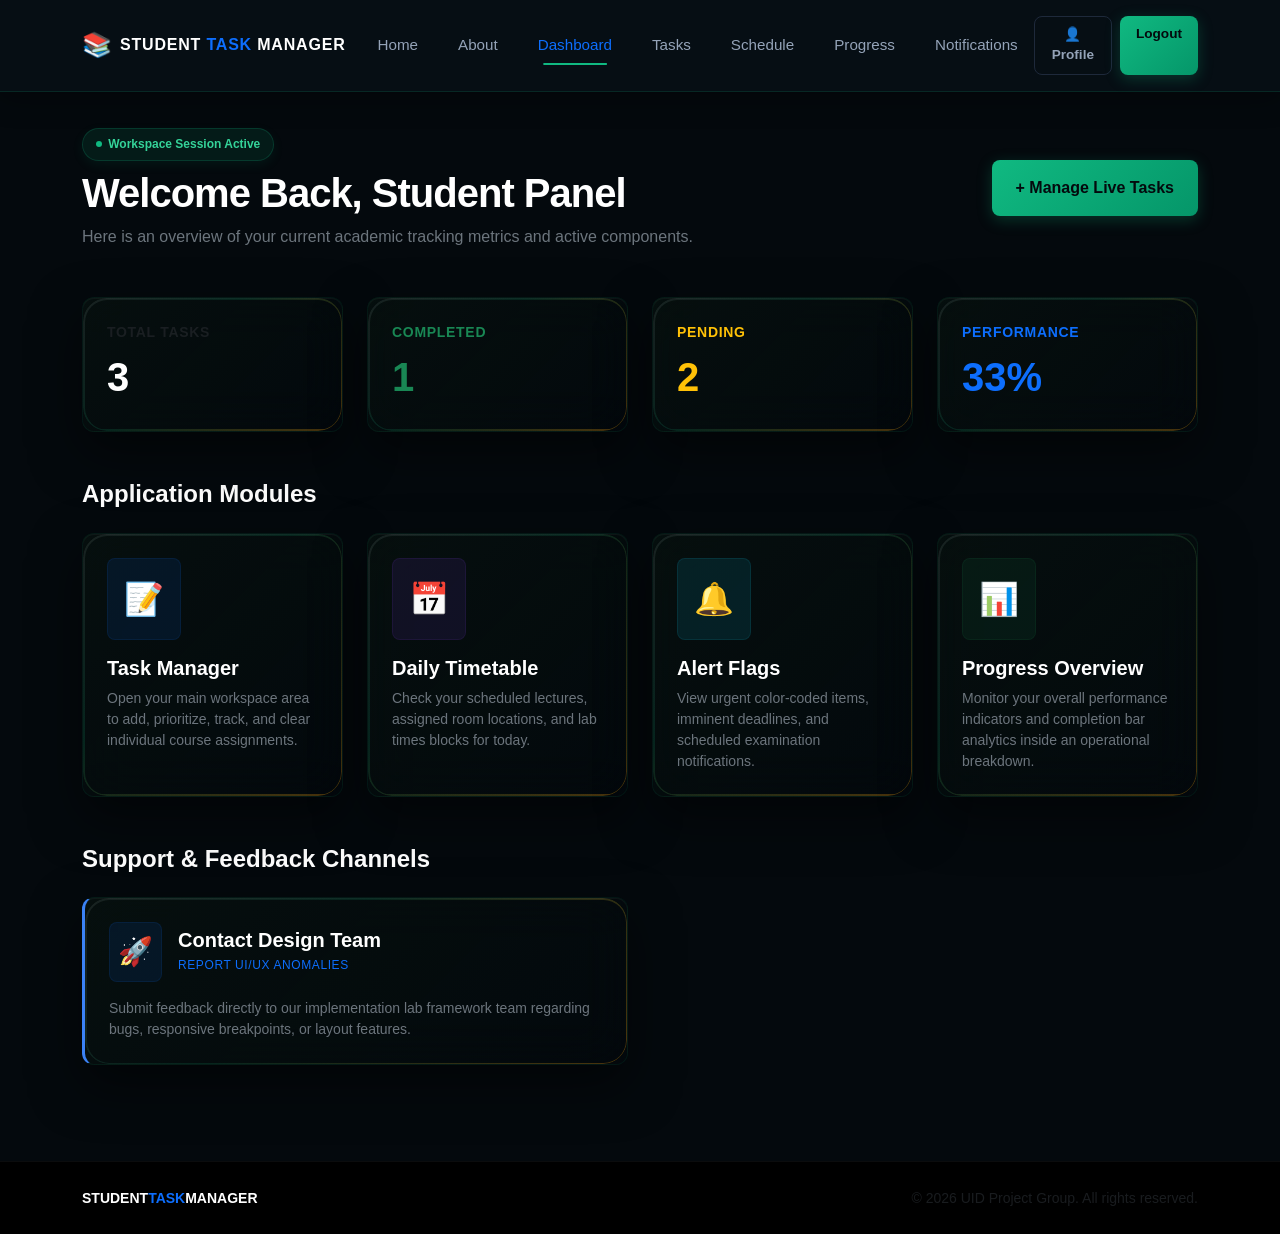
==== commit 96daef8b: "Update Dashboard.html" ====
--- a/Dashboard.html
+++ b/Dashboard.html
@@ -137,18 +137,7 @@
 
     <div class="row g-4">
       <!-- Direct Support Option: FAQ System -->
-      <div class="col-md-6">
-        <a href="faq.html" class="glass-card h-100 p-4 d-block text-decoration-none" style="border-left: 3px solid #10b981;">
-          <div class="d-flex align-items-center gap-3 mb-3">
-            <div class="fs-3 p-2 bg-success bg-opacity-10 border border-success border-opacity-10 rounded-3">💡</div>
-            <div>
-              <h4 class="text-white fw-semibold mb-0 fs-5">Frequently Asked Questions</h4>
-              <small class="text-success tracking-wider fw-medium text-uppercase fs-8">Instant Knowledgebase</small>
-            </div>
-          </div>
-          <p class="text-secondary small mb-0">Got stuck? Learn how our DOM state validations, Client LocalStorage engines, and prioritizing matrices process data structural changes seamlessly.</p>
-        </a>
-      </div>
+      
 
       <!-- Direct Support Option: Contact Desk -->
       <div class="col-md-6">
@@ -213,4 +202,4 @@
     loadProfile();
   </script>
 </body>
-</html>+</html>
